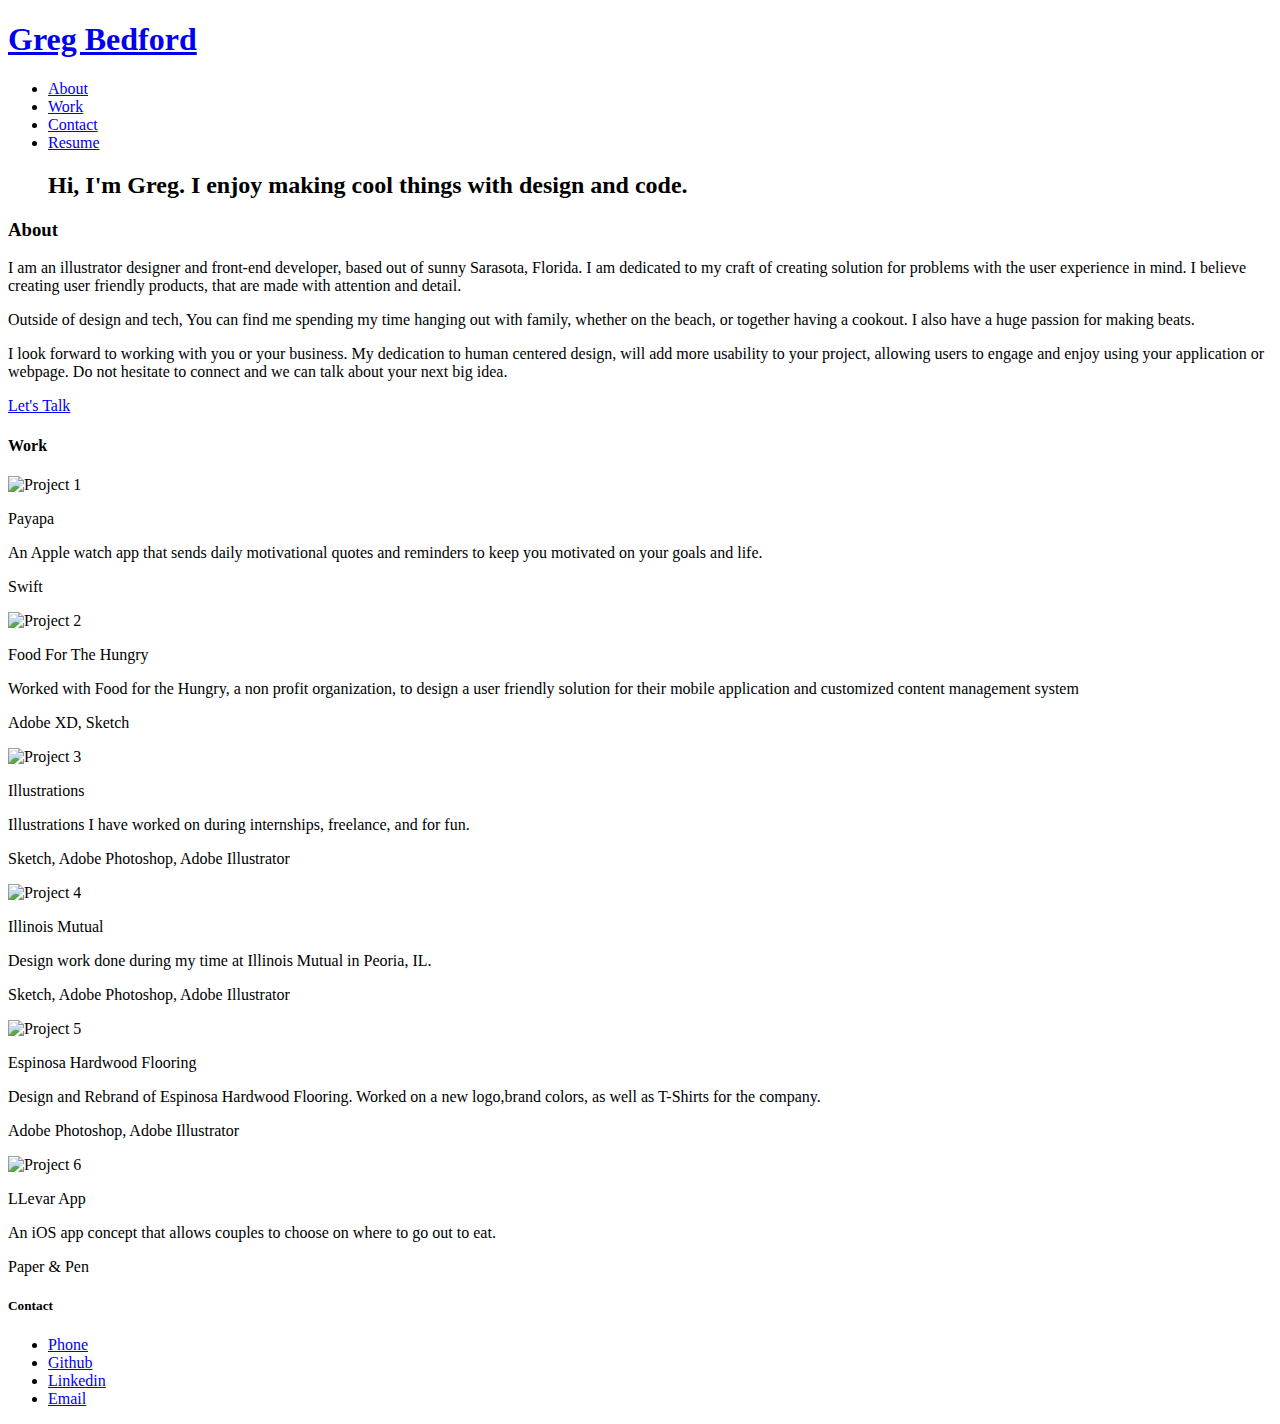
==== index.html @ 4d68275f "added code to HTML file" ====
<!DOCTYPE html>
<html lang="en">
<head>
    <meta charset="UTF-8">
    <meta name="viewport" content="width=device-width, initial-scale=1.0">
    <link rel="preconnect" href="https://fonts.googleapis.com">
    <link rel="preconnect" href="https://fonts.gstatic.com" crossorigin>
    <link href="https://fonts.googleapis.com/css2?family=Lato:wght@400;700&display=swap" rel="stylesheet">
    <link rel="stylesheet" href="styles.css">
    <link rel="icon" type="image/x-icon" href="favicon.png">
    <title>Greg Bedford - Designer & Developer</title>
    <meta name="keywords" content="illustrator, designer, developer, front-end, UX, UI, web, user experience, user interface, coder">
    <meta name="description" content="Greg Bedford is a designer and front end developer based out of sunny Sarasota, Florida.">
    <meta name="author" content="Greg Bedford">
</head>
<body>
    <!-- HEADER -->
<header>
    <h1 class="name">
        <a href="index.html">Greg Bedford</a>
    </h1>
    <ul class="navbar">
        <li><a href="#aboutTitle">About</a></li>
        <li><a href="#workTitle">Work</a></li>
        <li><a href="#contactTitle">Contact</a></li>
        <li><a href="Greg_Bedford_Resume.pdf" target="_blank">Resume</a></li>
    </ul>
</header>

<!-- FIGURE -->

<figure>
    <section id=""figureText>
        <h2>Hi, I'm Greg. I enjoy making cool things with design and code.</h2>
    </section>    
</figure>

<!-- ABOUT ME -->

<article id="about">
    <section>
        <h3 id="aboutTitle">About</h3>
    </section>
    <section>
        <p class="aboutDescription">I am an illustrator designer and front-end developer, based out of sunny Sarasota, Florida. I am dedicated to my craft of creating solution for problems with the user experience in mind. I believe creating user friendly products, that are made with attention and detail.</p>
        
        <p class="aboutDescription">Outside of design and tech, You can find me spending my time hanging out with family, whether on the beach, or together having a cookout. I also have a huge passion for making beats.</p>

        <p class="aboutDescription">I look forward to working with you or your business. My dedication to human centered design, will add more usability to your project, allowing users to engage and enjoy using your application or webpage. Do not hesitate to connect and we can talk about your next big idea.</p>
        <p id="contactButton"><a href="mailto: gregorybedford93@gmail.com">Let's Talk</a></p>
    </section>
</article>

<!-- WORK PORTFOLIO -->

<article id="work">
    <section>
        <h4 id="workTitle">Work</h4>
    </section>

    <section class="workTiles">

        <!-- PROJECT 1 -->
        <article id="project1">
            <img src="Payapa_Logo.png" alt="Project 1" class="work-photo">
            <p class="workSubTitle">Payapa</p>
            <p class="workDescription">An Apple watch app that sends daily motivational quotes and reminders to keep you motivated on your goals and life.</p>
            <p class="workDescriptionTech">Swift</p>
        </article>

        <!-- PROJECT 2 -->

        <article id="project2">
            <img src="FH.png" alt="Project 2" class="work-photo">
            <p class="workSubTitle">Food For The Hungry</p>
            <p class="workDescription">Worked with Food for the Hungry, a non profit organization, to design a user friendly solution for their mobile application and
                customized content management system</p>
            <p class="workDescriptionTech">Adobe XD, Sketch</p>
        </article>

        <!-- PROJECT 3 -->

        <article id="project3">
            <img src="pekin.png" alt="Project 3" class="work-photo">
            <p class="workSubTitle">Illustrations</p>
            <p>Illustrations I have worked on during internships, freelance, and for fun.</p>
            <p class="workDescriptionTech">Sketch, Adobe Photoshop, Adobe Illustrator</p>
        </article>

        <!-- PROJECT 4 -->

        <article id="project4">
            <img src="illus.png" width="290" height="217" alt="Project 4" class="work-photo">
            <p class="workSubTitle">Illinois Mutual</p>
            <p class="workDescription">Design work done during my time at Illinois Mutual in Peoria, IL.</p>
            <p class="workDescriptionTech">Sketch, Adobe Photoshop, Adobe Illustrator</p>
        </article>

        <!-- PROJECT 5 -->

        <article id="project5">
            <img src="front.png" width="290" height="217" alt="Project 5" class="work-photo">
            <p class="workSubTitle">Espinosa Hardwood Flooring</p>
            <p class="workDescription">Design and Rebrand of Espinosa Hardwood Flooring. Worked on a new logo,brand colors, as well as T-Shirts for the company.</p>
            <p class="workDescriptionTech">Adobe Photoshop, Adobe Illustrator</p>
        </article>

        <!-- PROJECT 6 -->

        <article id="project6">
            <img src="llevar.png" alt="Project 6" class="work-photo">
            <p class="workSubTitle">LLevar App</p>
            <p class="workDescription">An iOS app concept that allows couples to choose on where to go out to eat.</p>
            <p class="workDescriptionTech">Paper & Pen</p>
        </article>
    </section>
</article>

<!-- CONTACT FOOTER -->

<footer id="contact">
    <section>
        <h5 id="contactTitle">Contact</h5>
    </section>
    <section>
        <ul class="social_media">
            <li><a href="tel:2178484310">Phone</a></li>
            <li><a href="https://github.com/lilhobbyapps" target="_blank">Github</a></li>
            <li><a href="https://www.linkedin.com/in/gbed/" target="_blank">Linkedin</a></li>
            <li><a href="mailto: gregorybedford93@gmail.com">Email</a></li>
        </ul>
    </section>
</footer>
</body>
</html>
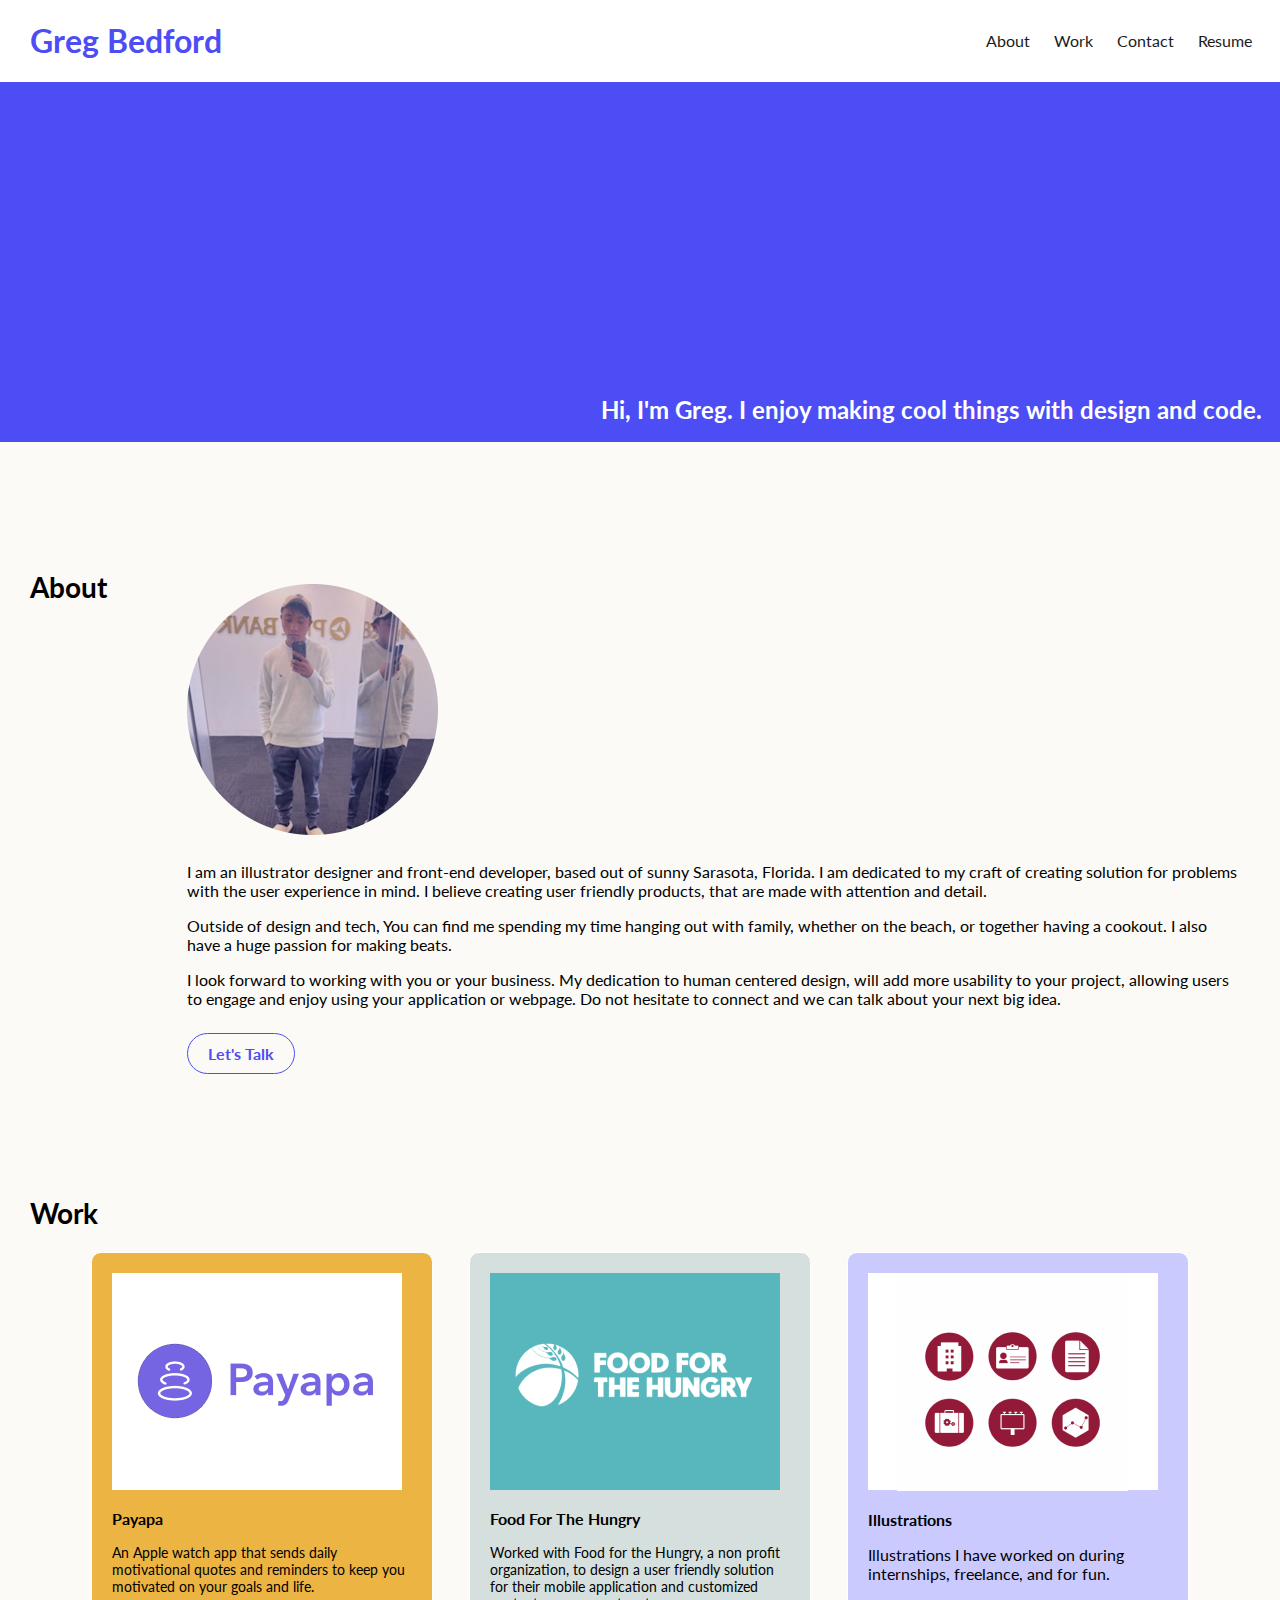
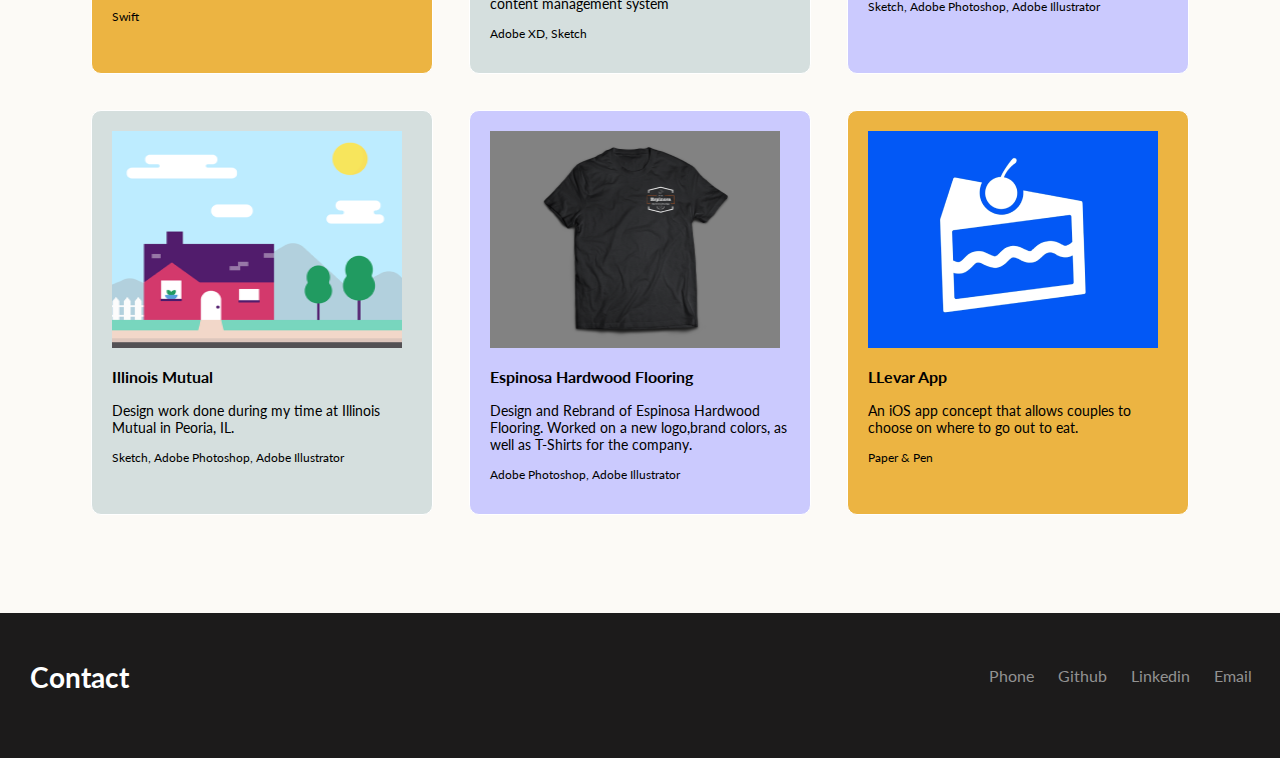
==== commit 3b1b4018: "refactored code" ====
--- a/index.html
+++ b/index.html
@@ -7,7 +7,7 @@
     <link rel="preconnect" href="https://fonts.gstatic.com" crossorigin>
     <link href="https://fonts.googleapis.com/css2?family=Lato:wght@400;700&display=swap" rel="stylesheet">
     <link rel="stylesheet" href="styles.css">
-    <link rel="icon" type="image/x-icon" href="favicon.png">
+    <link rel="icon" type="image/x-icon" href="files/favicon.png">
     <title>Greg Bedford - Designer & Developer</title>
     <meta name="keywords" content="illustrator, designer, developer, front-end, UX, UI, web, user experience, user interface, coder">
     <meta name="description" content="Greg Bedford is a designer and front end developer based out of sunny Sarasota, Florida.">
@@ -23,14 +23,14 @@
         <li><a href="#aboutTitle">About</a></li>
         <li><a href="#workTitle">Work</a></li>
         <li><a href="#contactTitle">Contact</a></li>
-        <li><a href="Greg_Bedford_Resume.pdf" target="_blank">Resume</a></li>
+        <li><a href="files/Greg_Bedford_Resume.pdf" target="_blank">Resume</a></li>
     </ul>
 </header>
 
 <!-- FIGURE -->
 
 <figure>
-    <section id=""figureText>
+    <section>
         <h2>Hi, I'm Greg. I enjoy making cool things with design and code.</h2>
     </section>    
 </figure>
@@ -42,6 +42,7 @@
         <h3 id="aboutTitle">About</h3>
     </section>
     <section>
+        <p id="gregbedfordpic"><img src="files/gregbedford.jpg" alt="Greg Bedord"></p>
         <p class="aboutDescription">I am an illustrator designer and front-end developer, based out of sunny Sarasota, Florida. I am dedicated to my craft of creating solution for problems with the user experience in mind. I believe creating user friendly products, that are made with attention and detail.</p>
         
         <p class="aboutDescription">Outside of design and tech, You can find me spending my time hanging out with family, whether on the beach, or together having a cookout. I also have a huge passion for making beats.</p>
@@ -62,7 +63,7 @@
 
         <!-- PROJECT 1 -->
         <article id="project1">
-            <img src="Payapa_Logo.png" alt="Project 1" class="work-photo">
+            <img src="files/Payapa_Logo.png" alt="Payapa App" class="work-photo">
             <p class="workSubTitle">Payapa</p>
             <p class="workDescription">An Apple watch app that sends daily motivational quotes and reminders to keep you motivated on your goals and life.</p>
             <p class="workDescriptionTech">Swift</p>
@@ -71,26 +72,30 @@
         <!-- PROJECT 2 -->
 
         <article id="project2">
-            <img src="FH.png" alt="Project 2" class="work-photo">
-            <p class="workSubTitle">Food For The Hungry</p>
-            <p class="workDescription">Worked with Food for the Hungry, a non profit organization, to design a user friendly solution for their mobile application and
+            <a href="files/FH_Poster.pdf" target="_blank">
+                <img src="files/FH.png" alt="Food For The Hungry" class="work-photo">
+                <p class="workSubTitle">Food For The Hungry</p>
+                <p class="workDescription">Worked with Food for the Hungry, a non profit organization, to design a user friendly solution for their mobile application and
                 customized content management system</p>
-            <p class="workDescriptionTech">Adobe XD, Sketch</p>
+                <p class="workDescriptionTech">Adobe XD, Sketch</p>
+            </a>
         </article>
 
         <!-- PROJECT 3 -->
 
         <article id="project3">
-            <img src="pekin.png" alt="Project 3" class="work-photo">
-            <p class="workSubTitle">Illustrations</p>
-            <p>Illustrations I have worked on during internships, freelance, and for fun.</p>
-            <p class="workDescriptionTech">Sketch, Adobe Photoshop, Adobe Illustrator</p>
+            <a href="https://dribbble.com/gregbedford" target="_blank">
+                <img src="files/pekin.png" alt="Illustrations" class="work-photo">
+                <p class="workSubTitle">Illustrations</p>
+                <p>Illustrations I have worked on during internships, freelance, and for fun.</p>
+                <p class="workDescriptionTech">Sketch, Adobe Photoshop, Adobe Illustrator</p>
+            </a>
         </article>
 
         <!-- PROJECT 4 -->
 
         <article id="project4">
-            <img src="illus.png" width="290" height="217" alt="Project 4" class="work-photo">
+            <img src="files/illus.png" width="290" height="217" alt="Illinois Mutual" class="work-photo">
             <p class="workSubTitle">Illinois Mutual</p>
             <p class="workDescription">Design work done during my time at Illinois Mutual in Peoria, IL.</p>
             <p class="workDescriptionTech">Sketch, Adobe Photoshop, Adobe Illustrator</p>
@@ -99,16 +104,18 @@
         <!-- PROJECT 5 -->
 
         <article id="project5">
-            <img src="front.png" width="290" height="217" alt="Project 5" class="work-photo">
-            <p class="workSubTitle">Espinosa Hardwood Flooring</p>
-            <p class="workDescription">Design and Rebrand of Espinosa Hardwood Flooring. Worked on a new logo,brand colors, as well as T-Shirts for the company.</p>
-            <p class="workDescriptionTech">Adobe Photoshop, Adobe Illustrator</p>
+            <a href="https://www.espinosahf.com/" target="_blank">
+                <img src="files/front.png" width="290" height="217" alt="Espinosa Hardwood Flooring" class="work-photo">
+                <p class="workSubTitle">Espinosa Hardwood Flooring</p>
+                <p class="workDescription">Design and Rebrand of Espinosa Hardwood Flooring. Worked on a new logo,brand colors, as well as T-Shirts for the company.</p>
+                <p class="workDescriptionTech">Adobe Photoshop, Adobe Illustrator</p>
+            </a> 
         </article>
 
         <!-- PROJECT 6 -->
 
         <article id="project6">
-            <img src="llevar.png" alt="Project 6" class="work-photo">
+            <img src="files/llevar.png" alt="Llevar App" class="work-photo">
             <p class="workSubTitle">LLevar App</p>
             <p class="workDescription">An iOS app concept that allows couples to choose on where to go out to eat.</p>
             <p class="workDescriptionTech">Paper & Pen</p>
--- a/styles.css
+++ b/styles.css
@@ -0,0 +1,264 @@
+/* GENERAL */
+
+:root {
+    --black:#1C1B1B;
+    --blue: #4C4DF5;
+    --purple: #CBCAFE;
+    --lightgray:#FCFAF6;
+    --green: #D5DFDE;
+    --yellow: #ECB442;
+    --darkgray:#929292;
+}
+
+* {
+    list-style: none;
+    text-decoration: none;
+    font-family: 'Lato', sans-serif;
+}
+
+body {
+    margin: 0px;
+}
+
+h3,
+h4,
+h5 {
+    font-size: 28px;
+    margin-bottom: 4px;
+    margin-left: 30px;
+}
+
+a {
+    color:black;
+}
+
+a:hover {
+    color:var(--black);
+}
+
+/* HEADER */
+
+header {
+    display: flex;
+    flex-wrap: wrap;
+    justify-content: space-between;
+    align-items:center;
+}
+
+h1 {
+    font-size: 32px;
+    margin-left: 30px;
+}
+
+h1>a {
+    color:var(--blue);
+}
+
+.navbar {
+    display: flex;
+    list-style-type:none;
+    gap: 24px;
+    margin-right: 28px;
+}
+
+
+.navbar>li>a {
+    color:var(--black);
+}
+
+.navbar>li>a:hover {
+    color:var(--blue);
+}
+
+.navbar>li>a:active {
+    color:var(--blue);
+}
+
+/* FIGURE */
+
+figure {
+    background-color: var(--blue);
+    color:white;
+    height: 360px;
+    display: flex;
+    margin: 0px;
+    flex-direction: row;
+    justify-content: flex-end;
+    align-items: end;
+}
+
+
+h2 {
+    margin: 18px;
+    float: right;
+    font-size: 24px;
+    align-items: end;
+}
+
+
+
+/* ABOUT */
+
+#about {
+    display: flex;
+    flex-wrap: nowrap;
+    background-color: var(--lightgray);
+    padding-top: 100px;
+    padding-bottom: 40px;
+}
+
+
+.aboutDescription, #gregbedfordpic {
+    margin-left: 80px;
+    margin-right: 40px;
+}
+
+#contactButton {
+    padding-top: 20px;
+    margin-left: 80px;
+    margin-right: 40px;
+    font-weight: bold;
+}
+
+#contactButton>a {
+    color:var(--blue);
+    padding: 10px 20px;
+    border: var(--blue) solid 1px;
+    border-radius: 200px;
+    margin-right: 40px;
+}
+
+#contactButton>a:hover {
+    color:white;
+    background-color: var(--blue);
+    padding: 10px 20px;
+    border: var(--blue) solid 1px;
+    border-radius: 200px;
+    margin-right: 40px;
+}
+/* WORK */
+
+#work {
+    display: flex;
+    flex-wrap: wrap;
+    background-color:var(--lightgray);
+    padding-top: 40px;
+    padding-bottom: 80px;
+}
+
+.workTiles {
+    display: flex;
+    flex-wrap: wrap;
+    justify-content:center;
+    align-content: center;
+}
+
+.workTiles> article {
+    flex-basis: 300px;
+    margin: 18px;
+    border: white solid 1px;
+    border-radius: 10px;
+    background-color: white;
+    padding:20px;
+
+}
+
+
+.workSubTitle {
+    font-weight: bold;
+    font-size: 16px;
+}
+
+.workDescription {
+    font-size: 14px;
+}
+.workDescriptionTech {
+    color: black;
+    font-size: 12px;
+}
+
+#project1, #project6 {
+    background-color:var(--yellow);
+}
+
+#project2, #project4 {
+    background-color:var(--green);
+}
+
+#project3, #project5 {
+    background-color:var(--purple);
+}
+
+
+/* CONTACT */
+
+footer {
+    background-color:var(--black);
+    display: flex;
+    justify-content: space-between;
+    align-items:center;
+    flex-wrap: wrap;
+    padding-bottom: 20px;
+}
+
+h5 {
+    padding-bottom: 40px;
+    color: white;
+}
+
+.social_media>li>a {
+    color:var(--darkgray);
+}
+
+.social_media>li>a:hover {
+    color:white;
+}
+
+
+.social_media {
+    display: flex;
+    list-style-type:none;
+    align-items: center;
+    gap: 24px;
+    margin-right: 28px;
+}
+
+
+/* MEDIA QUERIES */
+
+@media (max-width: 575.98px) {
+
+    h3, h4, h5 {
+        margin-left: 20px;
+        margin-right: 10px;
+        align-items: center;
+    }
+    #about {
+        display: flex;
+        flex-wrap: wrap;
+        background-color: var(--lightgray);
+        padding-top: 80px;
+        padding-bottom: 80px;
+    }
+    
+    #aboutDescription {
+        margin-left: 4px;
+        margin-right: 4px;
+    }
+
+}
+
+/* Small devices (landscape phones, less than 768px) */
+@media (max-width: 767.98px) {
+    h3, h4, h5 {
+        margin-left: 20px;
+        margin-right: 10px;
+        text-align: center;
+    }
+
+}
+
+/* Medium devices (tablets, less than 992px) */
+@media (max-width: 991.98px) {
+
+}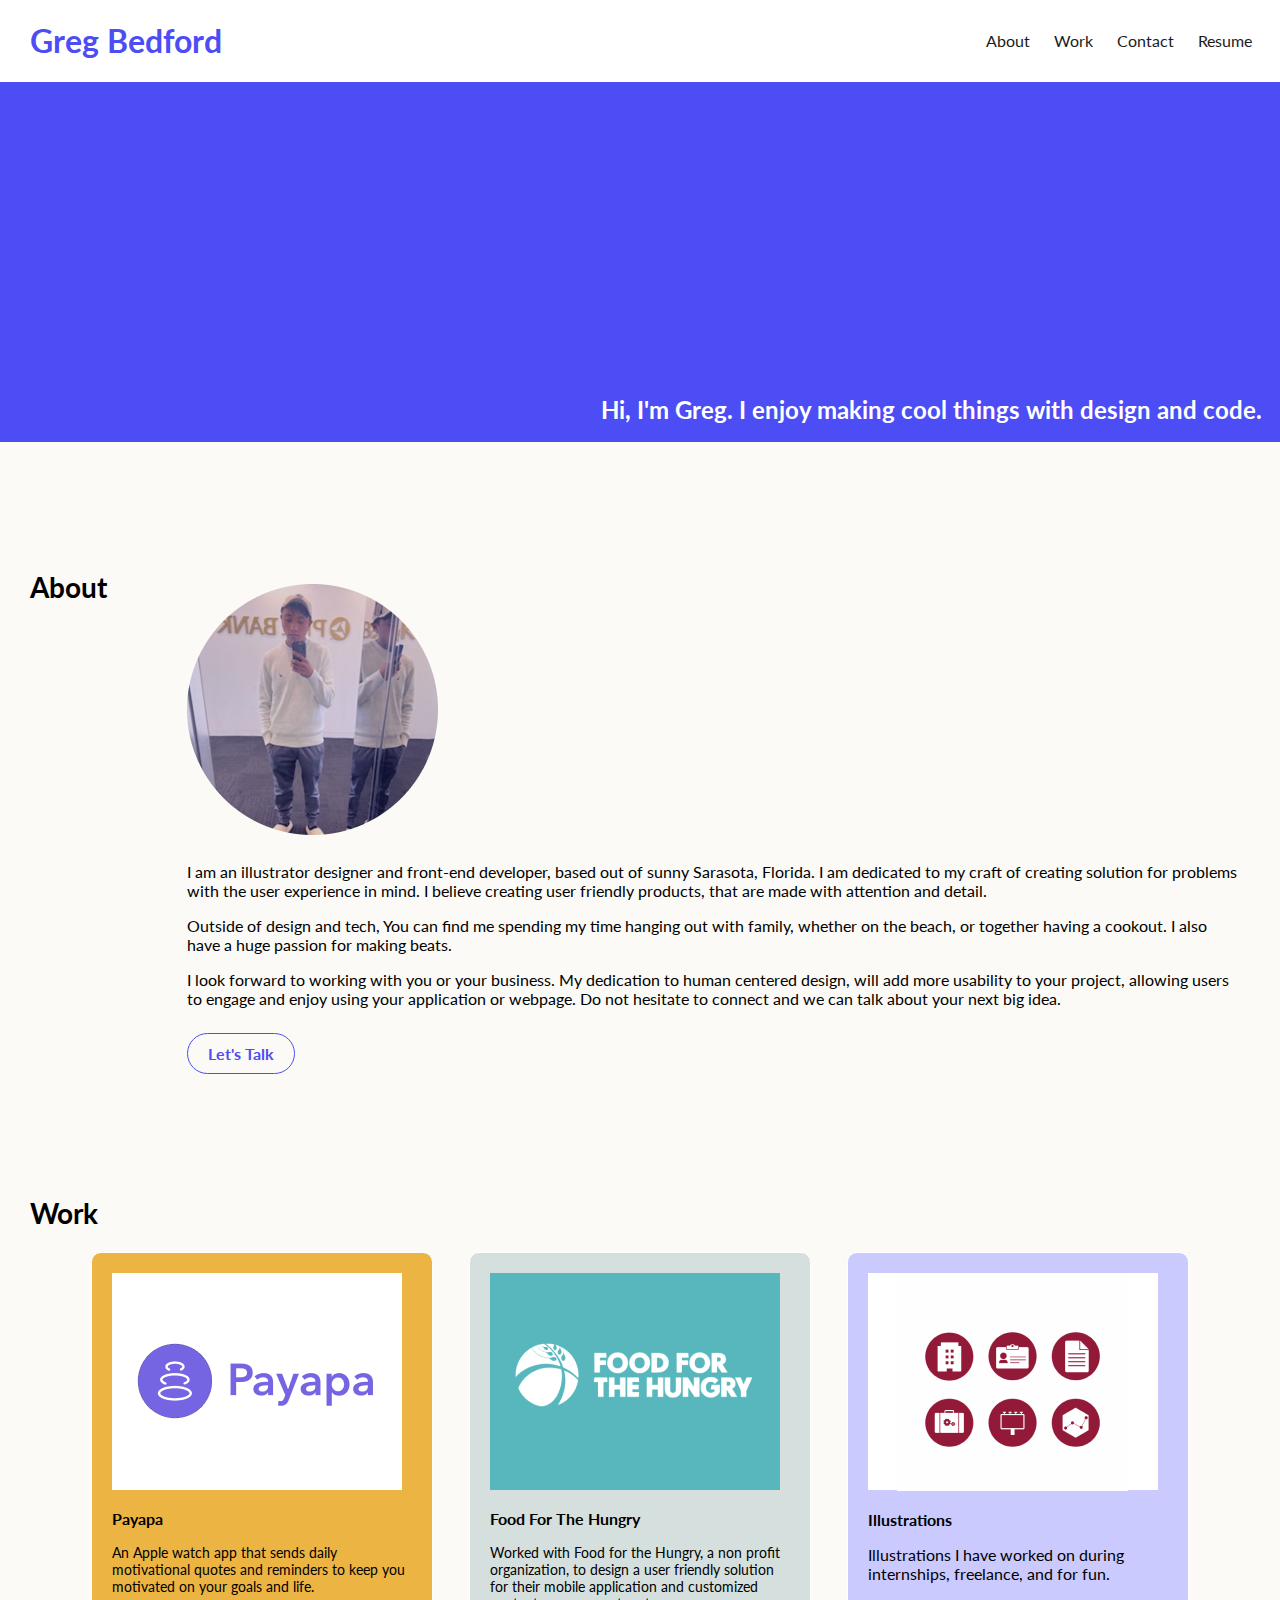
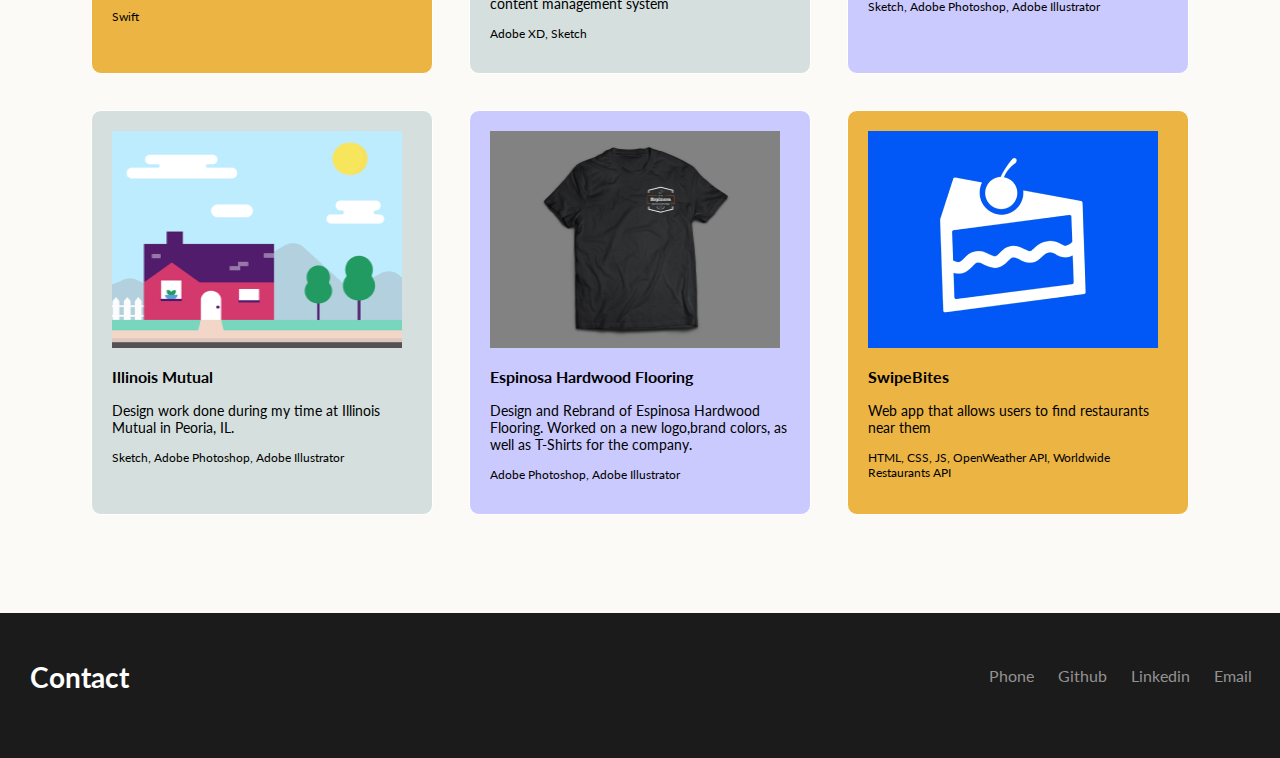
==== commit c7981c52: "Added new project" ====
--- a/index.html
+++ b/index.html
@@ -115,10 +115,12 @@
         <!-- PROJECT 6 -->
 
         <article id="project6">
+            <a href="https://www.swipebites.app" target="_blank">
             <img src="files/llevar.png" alt="Llevar App" class="work-photo">
-            <p class="workSubTitle">LLevar App</p>
-            <p class="workDescription">An iOS app concept that allows couples to choose on where to go out to eat.</p>
-            <p class="workDescriptionTech">Paper & Pen</p>
+            <p class="workSubTitle">SwipeBites</p>
+            <p class="workDescription">Web app that allows users to find restaurants near them</p>
+            <p class="workDescriptionTech">HTML, CSS, JS, OpenWeather API, Worldwide Restaurants API</p>
+        </a>
         </article>
     </section>
 </article>
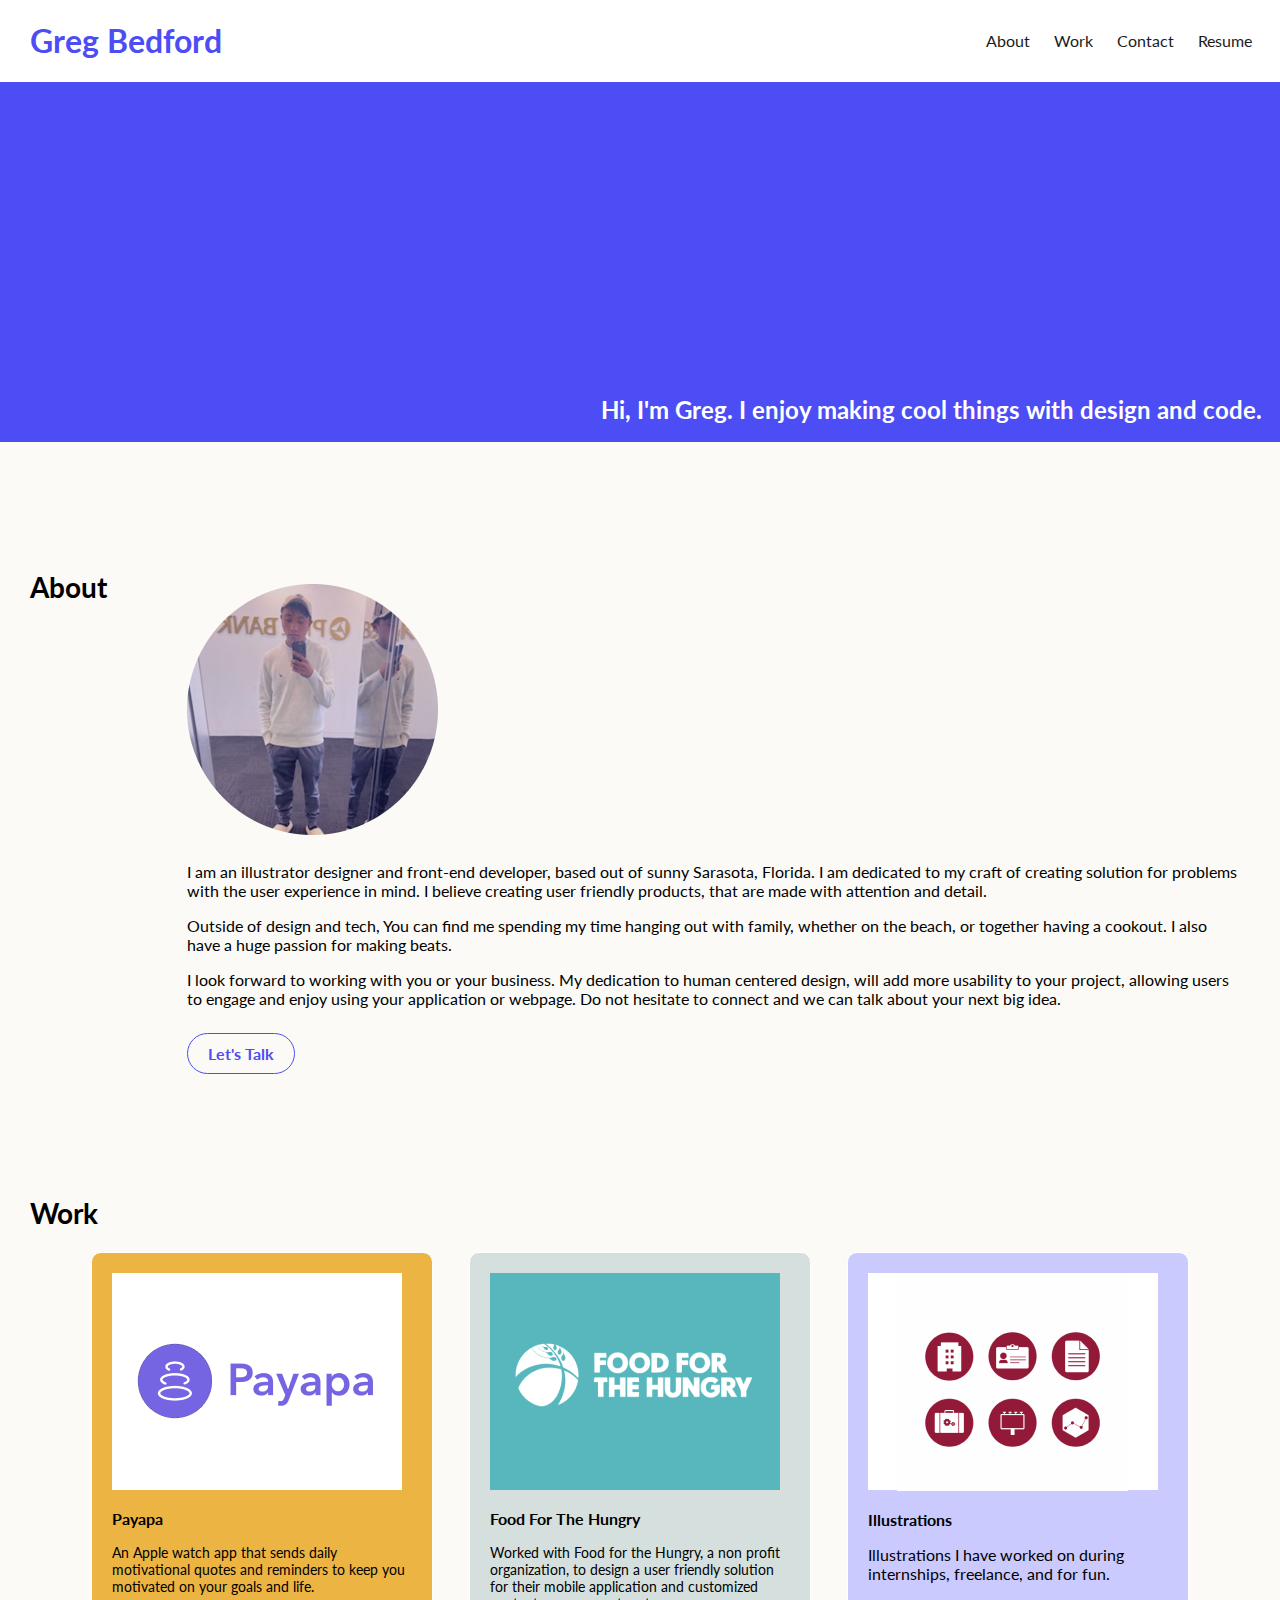
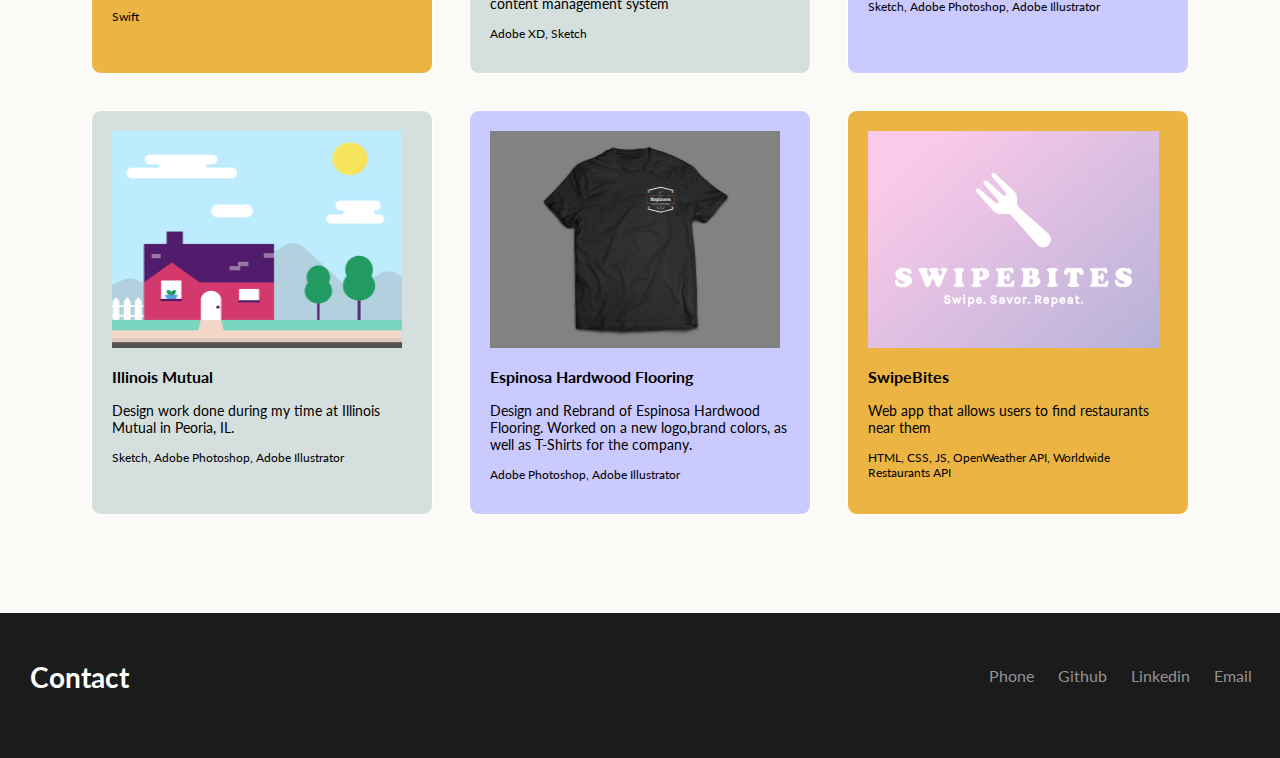
==== commit 5c444833: "Added Swipebites photo" ====
--- a/index.html
+++ b/index.html
@@ -116,7 +116,7 @@
 
         <article id="project6">
             <a href="https://www.swipebites.app" target="_blank">
-            <img src="files/llevar.png" alt="Llevar App" class="work-photo">
+            <img src="files/swipebites.png" alt="Llevar App" class="work-photo">
             <p class="workSubTitle">SwipeBites</p>
             <p class="workDescription">Web app that allows users to find restaurants near them</p>
             <p class="workDescriptionTech">HTML, CSS, JS, OpenWeather API, Worldwide Restaurants API</p>
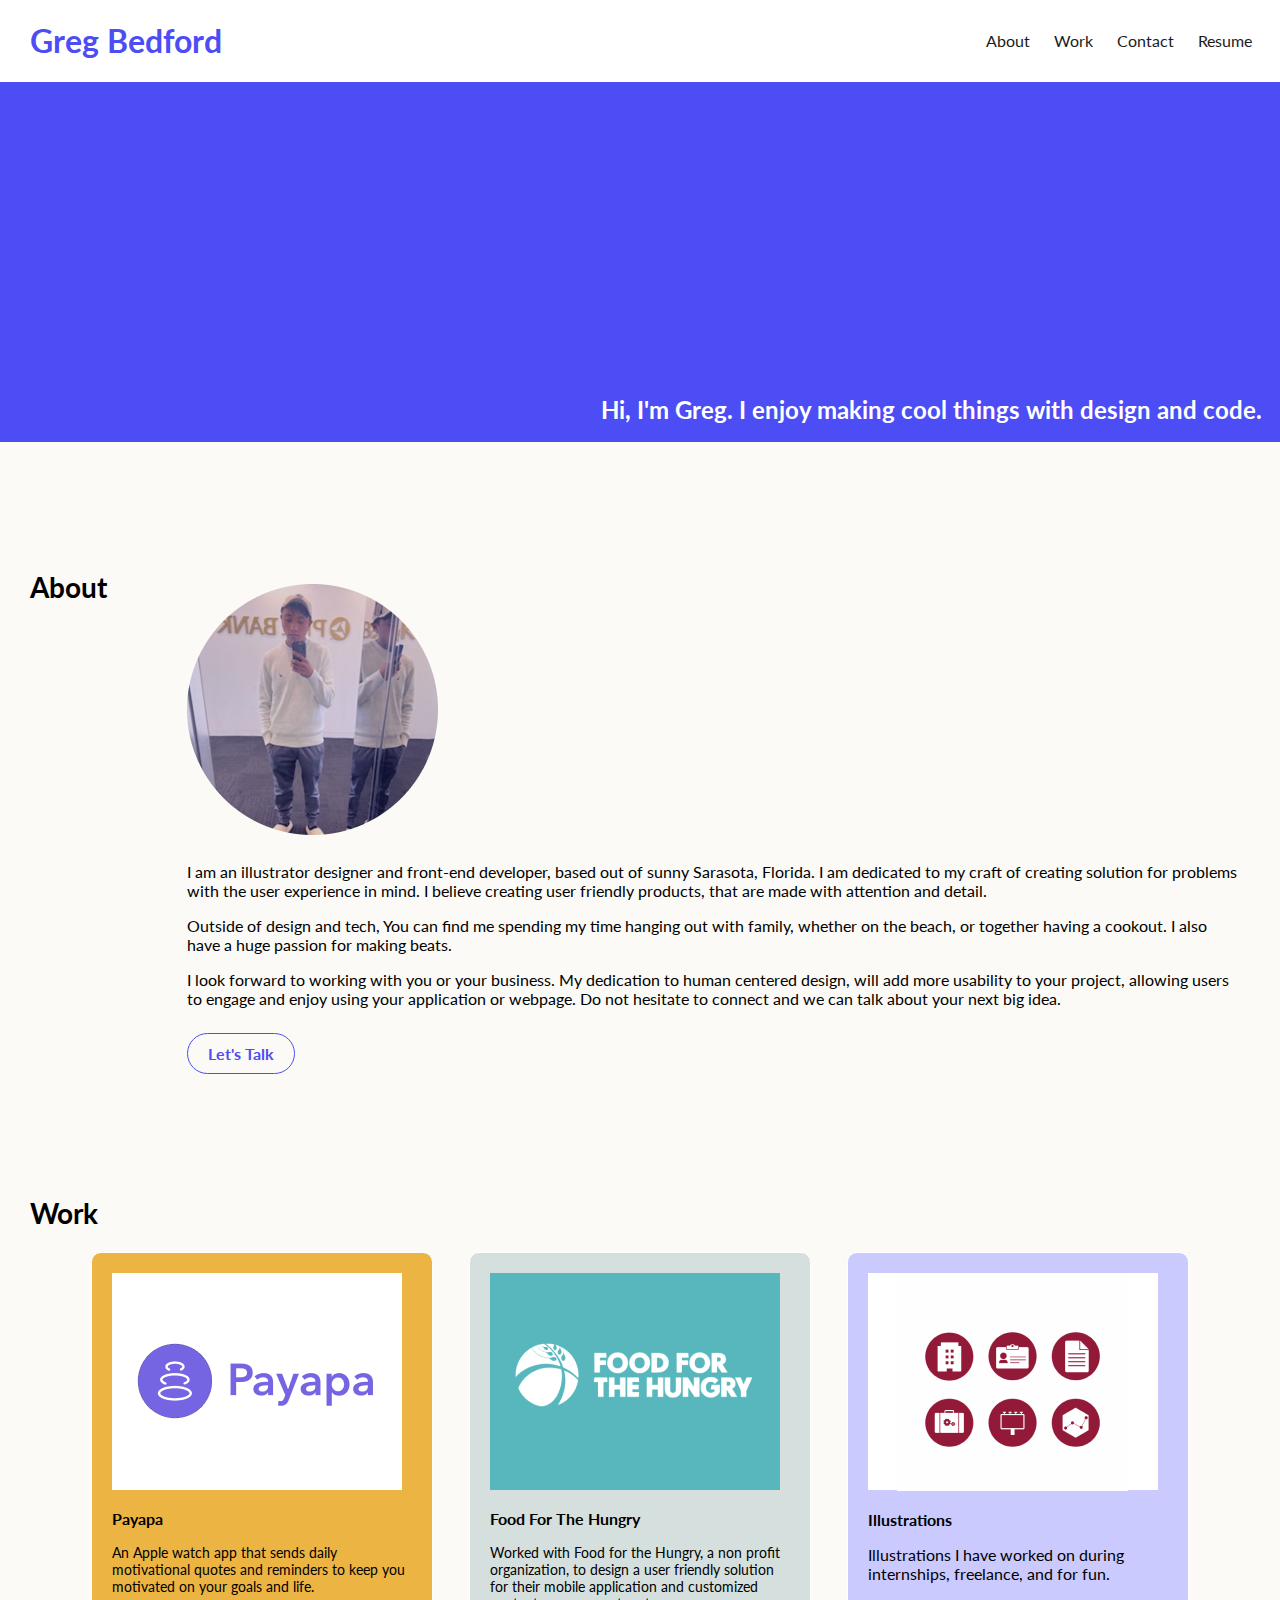
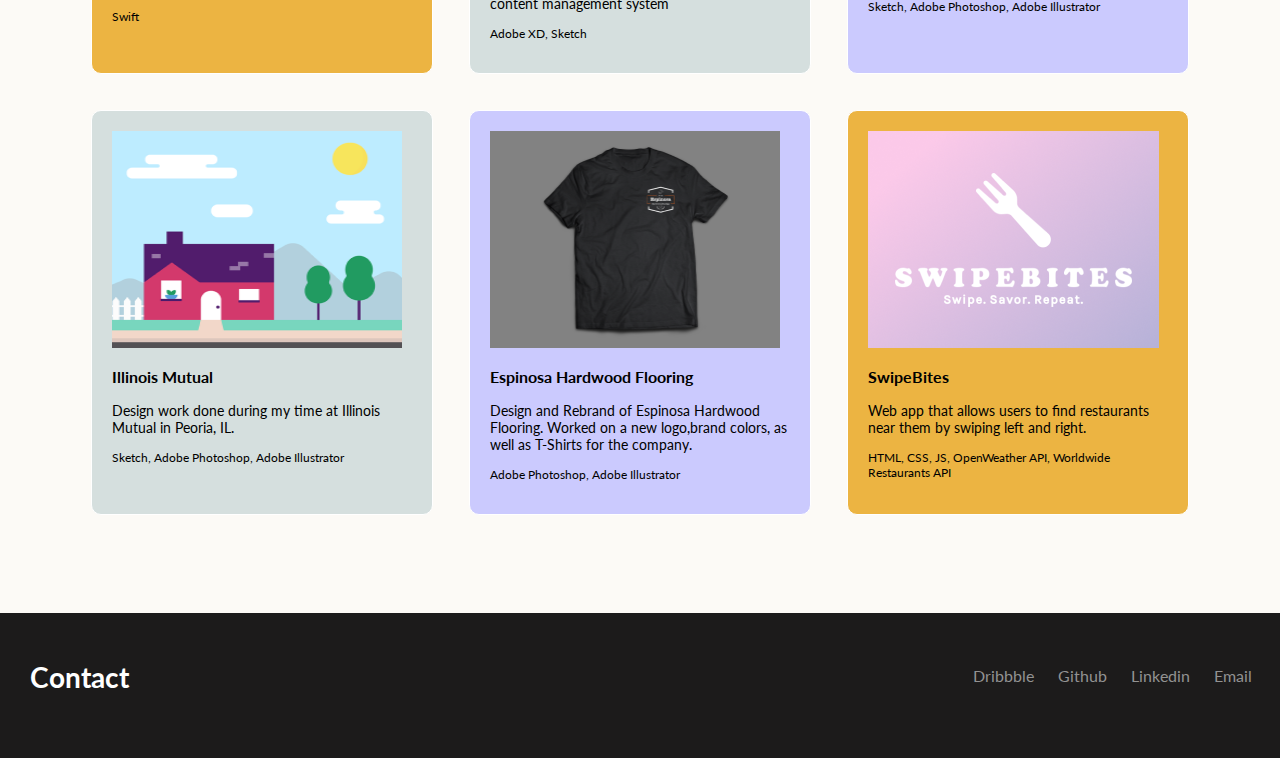
==== commit c14c82dc: "Update links" ====
--- a/index.html
+++ b/index.html
@@ -115,10 +115,10 @@
         <!-- PROJECT 6 -->
 
         <article id="project6">
-            <a href="https://www.swipebites.app" target="_blank">
+            <a href="https://swipebites.app/" target="_blank">
             <img src="files/swipebites.png" alt="Llevar App" class="work-photo">
             <p class="workSubTitle">SwipeBites</p>
-            <p class="workDescription">Web app that allows users to find restaurants near them</p>
+            <p class="workDescription">Web app that allows users to find restaurants near them by swiping left and right.</p>
             <p class="workDescriptionTech">HTML, CSS, JS, OpenWeather API, Worldwide Restaurants API</p>
         </a>
         </article>
@@ -133,7 +133,7 @@
     </section>
     <section>
         <ul class="social_media">
-            <li><a href="tel:2178484310">Phone</a></li>
+            <li><a href="https://dribbble.com/gregbedford" target="_blank">Dribbble</a></li>
             <li><a href="https://github.com/lilhobbyapps" target="_blank">Github</a></li>
             <li><a href="https://www.linkedin.com/in/gbed/" target="_blank">Linkedin</a></li>
             <li><a href="mailto: gregorybedford93@gmail.com">Email</a></li>
